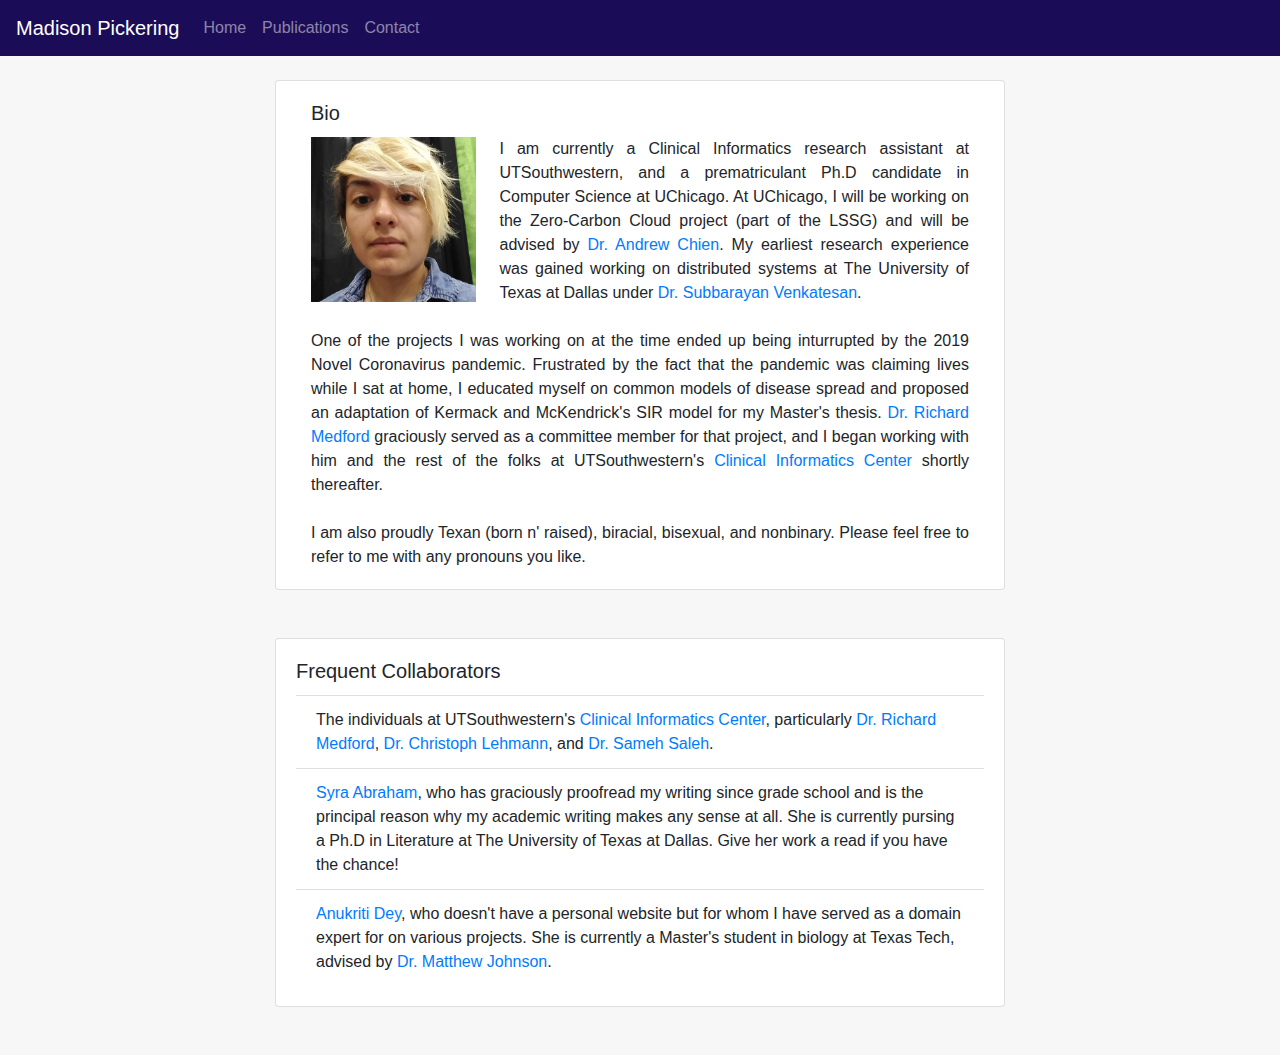
==== docs/index.html @ adb3a03d "fixing paths" ====
<!DOCTYPE html>
<html lang="en">
  <head>
    <!-- Required meta tags -->
    <meta charset="utf-8">
    <meta name="viewport" content="width=device-width, initial-scale=1, 
    shrink-to-fit=no">

    <!-- Bootstrap CSS -->
	
    <link rel="stylesheet" 
    href="https://maxcdn.bootstrapcdn.com/bootstrap/4.0.0/css/bootstrap.min.css" 
    integrity="sha384-Gn5384xqQ1aoWXA+058RXPxPg6fy4IWvTNh0E263XmFcJlSAwiGgFAW/dAiS6JXm" 
    crossorigin="anonymous">
	
	<!-- my css -->
	<link rel="stylesheet" href="style.css">

    <title>Madison Pickering</title>
  </head>
  
  <!-- Body -->
  <body>
	<!-- navbar -->
	<nav class="navbar navbar-expand-lg navbar-dark">
		<a class="navbar-brand" href="index.html">Madison Pickering</a>
		<div class="navbar-nav">
			<a class="nav-item nav-link" href="index.html">Home</a>
			<a class="nav-item nav-link" href="publications.html">Publications <span class="sr-only">(current)</span></a>
			<a class="nav-item nav-link" href="contact.html">Contact</a>
		</div>
	</nav>
	
	<div class="container pt-4">
		<div class="row">
			<div class="col-2">
			</div>
			<div class="col-8">
			
			<div class="card">
			  <div class="card-body">
				<div class="container">
					<h5 class="card-title">Bio</h5>
					 <div class="row no-gutters">
						<div class="col-3">
							<img src="headshot.jpg" alt="a pic of myself" class="img-fluid"/>
						</div>
						<div class="col">
							<p class="card-text text-justify pl-4">
								I am currently a Clinical Informatics research assistant at UTSouthwestern,
								and a prematriculant Ph.D candidate in Computer Science at UChicago. At UChicago, I will
								be working on the Zero-Carbon Cloud project (part of the LSSG) and will be advised
								by <a href="https://people.cs.uchicago.edu/~aachien/">Dr. Andrew Chien</a>.
								My earliest research experience was gained working on distributed systems
								at The University of Texas at Dallas under
								<a href="https://profiles.utdallas.edu/subbarayan.venkatesan">Dr. Subbarayan Venkatesan</a>.
							</p>
						</div>
					</div>
					<br/>
					<p class="card-text text-justify">
						One of the projects I was working on at the time ended up being inturrupted
						by the 2019 Novel Coronavirus pandemic. Frustrated by the fact that the pandemic
						was claiming lives while I sat at home, I educated myself on common models of
						disease spread and proposed an adaptation of Kermack and McKendrick's SIR model
						for my Master's thesis. <a href="https://profiles.utsouthwestern.edu/profile/184918/richard-medford.html">Dr. Richard Medford</a> graciously served as a committee
						member for that project, and I began working with him and the rest of the folks at 
						UTSouthwestern's
						<a href="https://www.utsouthwestern.edu/departments/clinical-informatics/about/">
						Clinical Informatics Center</a> shortly thereafter.
						<br/> <br/>
						I am also proudly Texan (born n' raised), biracial, bisexual, and nonbinary. Please
						feel free to refer to me with any pronouns you like.
					</p>
					</div>
				</div>
			  </div>
			  
			  <!-- frequent collaborators card -->
			  <div class="card mt-5 mb-5">
				<div class="card-body">
					<h5 class="card-title">Frequent Collaborators</h5>
					<ul class="list-group list-group-flush">
						<li class="list-group-item">
							The individuals at UTSouthwestern's 
							<a href="https://www.utsouthwestern.edu/departments/clinical-informatics/about/">Clinical Informatics Center</a>, particularly
							<a href="https://profiles.utsouthwestern.edu/profile/184918/richard-medford.html">Dr. Richard Medford</a>,
							<a href="https://profiles.utsouthwestern.edu/profile/188549/christoph-lehmann.html">Dr. Christoph Lehmann</a>, and
							<a href="https://profiles.utsouthwestern.edu/profile/176036/sameh-saleh.html">Dr. Sameh Saleh</a>.
						</li>
						<li class="list-group-item">
							<a href="#">Syra Abraham</a>, who has graciously proofread my writing since grade school
							and is the principal reason why my academic writing
							makes any sense at all. She is currently pursing a Ph.D in Literature at The University of Texas at Dallas.
							Give her work a read if you have the chance!
						</li>
						<li class="list-group-item">
							<a href="#">Anukriti Dey</a>, who doesn't have a personal website but for whom I have served as a domain
							expert for on various projects. She is currently a Master's student in biology at Texas Tech, advised by
							<a href="https://www.depts.ttu.edu/biology/people/Faculty/Johnson/">Dr. Matthew Johnson</a>.
						</li>
					</ul>
				</div>
			  </div>
			  
			</div>

			<div class="col-2">
			</div>
		</div>
	</div>
	
	
  </body>

</html>
---- docs/style.css ----
nav {
	/*background-color: rgb(70, 17, 122); */
	background-color: rgb(27, 12, 87);
}

/*
img{
	width: 80px;
	height: 80px;
}
*/

body {
	background-color: rgb(247, 247, 247);
}

/* used to bold first line of publications page */
li p:first-child{
		font-weight: bold;
}

div.col.md-8{
	background-color: red;
}
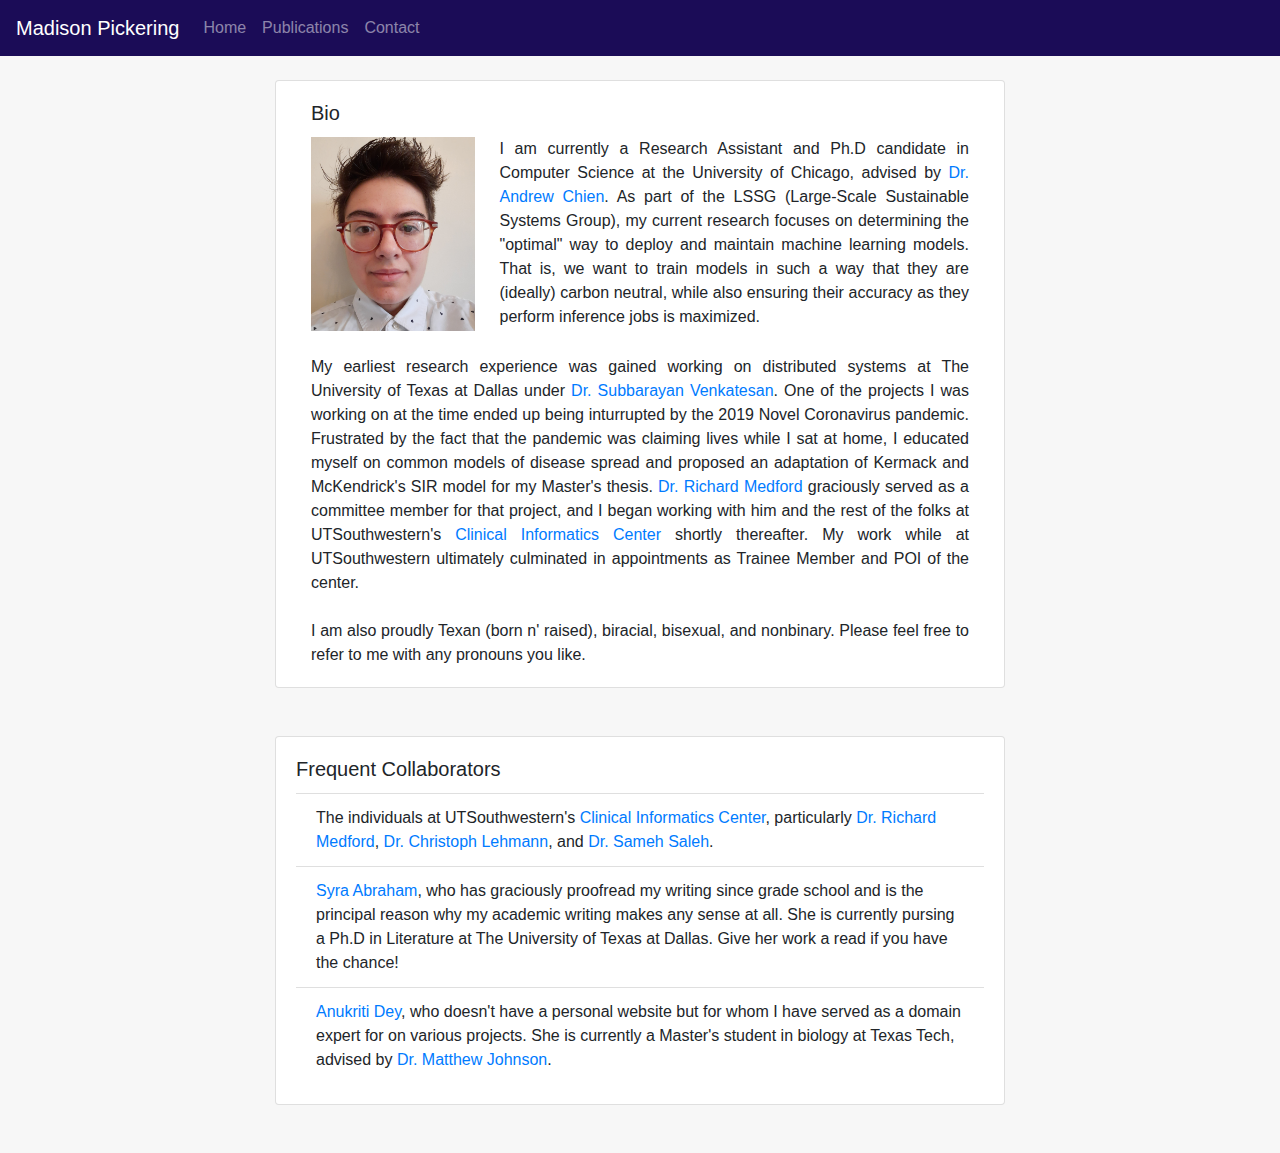
==== commit a468cf3e: "updated with manuscripts, phd project info" ====
--- a/docs/index.html
+++ b/docs/index.html
@@ -43,23 +43,25 @@
 					<h5 class="card-title">Bio</h5>
 					 <div class="row no-gutters">
 						<div class="col-3">
-							<img src="headshot.jpg" alt="a pic of myself" class="img-fluid"/>
+							<img src="headshot_cropped.jpg" alt="a pic of myself" class="img-fluid"/>
 						</div>
 						<div class="col">
 							<p class="card-text text-justify pl-4">
-								I am currently a Clinical Informatics research assistant at UTSouthwestern,
-								and a prematriculant Ph.D candidate in Computer Science at UChicago. At UChicago, I will
-								be working on the Zero-Carbon Cloud project (part of the LSSG) and will be advised
-								by <a href="https://people.cs.uchicago.edu/~aachien/">Dr. Andrew Chien</a>.
-								My earliest research experience was gained working on distributed systems
-								at The University of Texas at Dallas under
-								<a href="https://profiles.utdallas.edu/subbarayan.venkatesan">Dr. Subbarayan Venkatesan</a>.
+								I am currently a Research Assistant and Ph.D candidate in Computer Science at the University of Chicago,
+								advised by <a href="https://people.cs.uchicago.edu/~aachien/">Dr. Andrew Chien</a>.
+								As part of the LSSG (Large-Scale Sustainable Systems Group), my current research focuses
+								on determining the "optimal" way to deploy and maintain machine learning models.
+								That is, we want to train models in such a way that they are (ideally) carbon neutral,
+								while also ensuring their accuracy as they perform inference jobs is maximized.
+
 							</p>
 						</div>
 					</div>
 					<br/>
 					<p class="card-text text-justify">
-						One of the projects I was working on at the time ended up being inturrupted
+						My earliest research experience was gained working on distributed systems
+						at The University of Texas at Dallas under
+						<a href="https://profiles.utdallas.edu/subbarayan.venkatesan">Dr. Subbarayan Venkatesan</a>. One of the projects I was working on at the time ended up being inturrupted
 						by the 2019 Novel Coronavirus pandemic. Frustrated by the fact that the pandemic
 						was claiming lives while I sat at home, I educated myself on common models of
 						disease spread and proposed an adaptation of Kermack and McKendrick's SIR model
@@ -67,7 +69,8 @@
 						member for that project, and I began working with him and the rest of the folks at 
 						UTSouthwestern's
 						<a href="https://www.utsouthwestern.edu/departments/clinical-informatics/about/">
-						Clinical Informatics Center</a> shortly thereafter.
+						Clinical Informatics Center</a> shortly thereafter. My work while at UTSouthwestern ultimately culminated in appointments as 
+						Trainee Member and POI of the center.
 						<br/> <br/>
 						I am also proudly Texan (born n' raised), biracial, bisexual, and nonbinary. Please
 						feel free to refer to me with any pronouns you like.
@@ -86,7 +89,7 @@
 							<a href="https://www.utsouthwestern.edu/departments/clinical-informatics/about/">Clinical Informatics Center</a>, particularly
 							<a href="https://profiles.utsouthwestern.edu/profile/184918/richard-medford.html">Dr. Richard Medford</a>,
 							<a href="https://profiles.utsouthwestern.edu/profile/188549/christoph-lehmann.html">Dr. Christoph Lehmann</a>, and
-							<a href="https://profiles.utsouthwestern.edu/profile/176036/sameh-saleh.html">Dr. Sameh Saleh</a>.
+							<a href="https://www.linkedin.com/in/ssaleh2/">Dr. Sameh Saleh</a>.
 						</li>
 						<li class="list-group-item">
 							<a href="#">Syra Abraham</a>, who has graciously proofread my writing since grade school
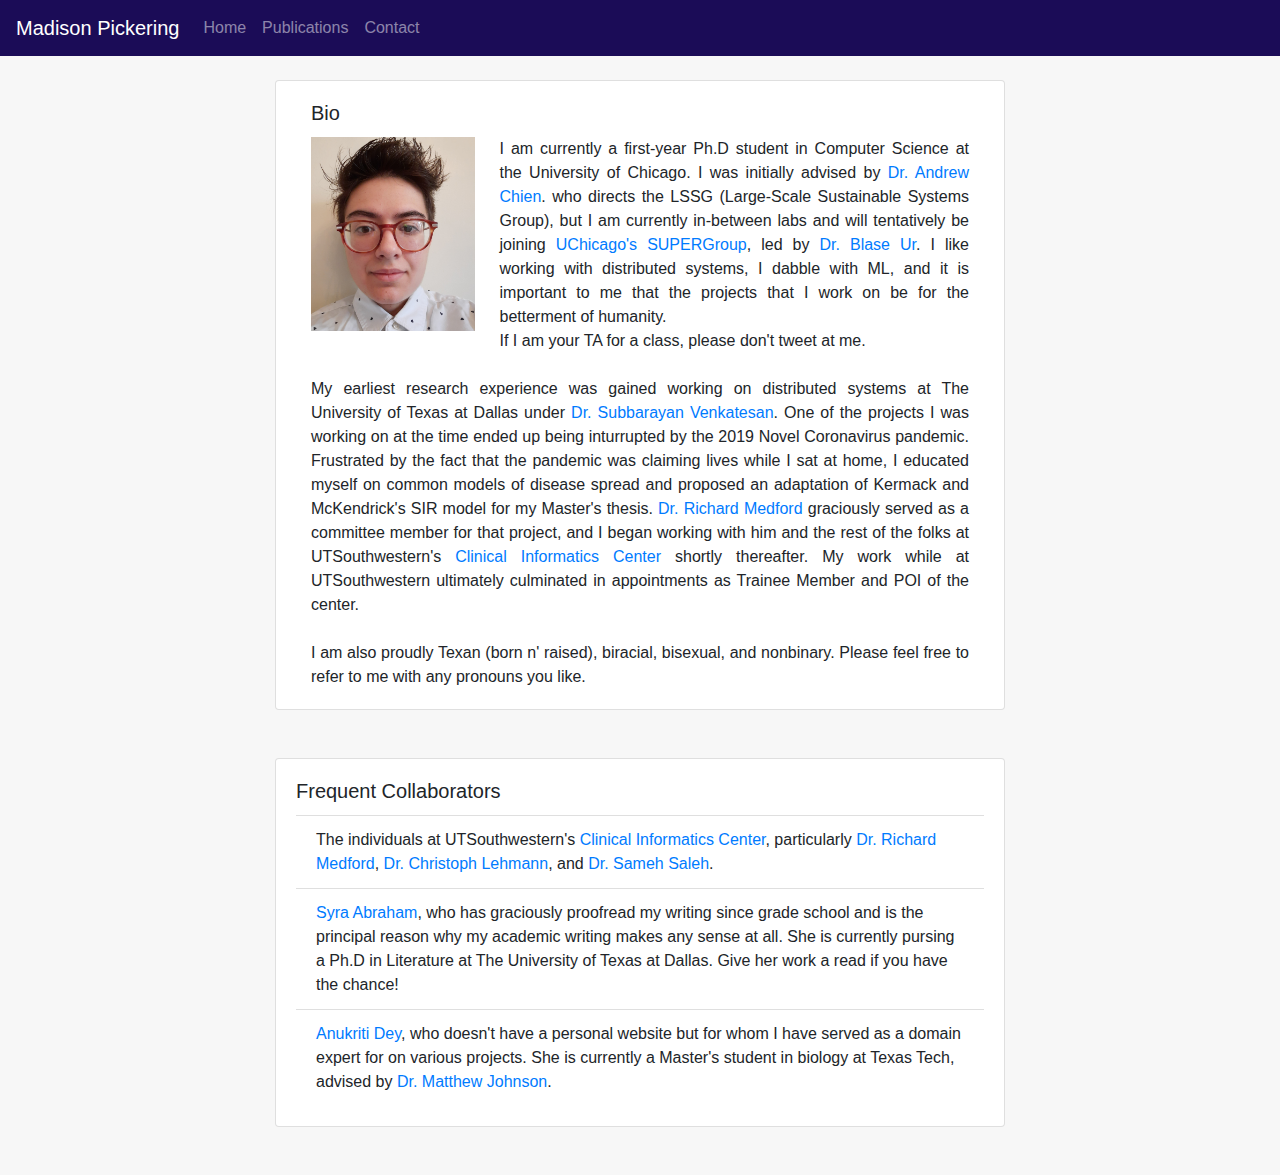
==== commit 5a5e0cab: "Updated info" ====
--- a/docs/index.html
+++ b/docs/index.html
@@ -47,13 +47,13 @@
 						</div>
 						<div class="col">
 							<p class="card-text text-justify pl-4">
-								I am currently a Research Assistant and Ph.D candidate in Computer Science at the University of Chicago,
-								advised by <a href="https://people.cs.uchicago.edu/~aachien/">Dr. Andrew Chien</a>.
-								As part of the LSSG (Large-Scale Sustainable Systems Group), my current research focuses
-								on determining the "optimal" way to deploy and maintain machine learning models.
-								That is, we want to train models in such a way that they are (ideally) carbon neutral,
-								while also ensuring their accuracy as they perform inference jobs is maximized.
-
+								I am currently a first-year Ph.D student in Computer Science at the University of Chicago.
+								I was initially advised by <a href="https://people.cs.uchicago.edu/~aachien/">Dr. Andrew Chien</a>.
+								who directs the LSSG (Large-Scale Sustainable Systems Group), but I am currently in-between labs
+								and will tentatively be joining <a href="https://super.cs.uchicago.edu/">UChicago's SUPERGroup</a>,
+								led by <a href="https://www.blaseur.com/">Dr. Blase Ur</a>. I like working with distributed systems,
+								I dabble with ML, and it is important to me that the projects that I work on be for the betterment of humanity.<br/>
+								If I am your TA for a class, please don't tweet at me.
 							</p>
 						</div>
 					</div>
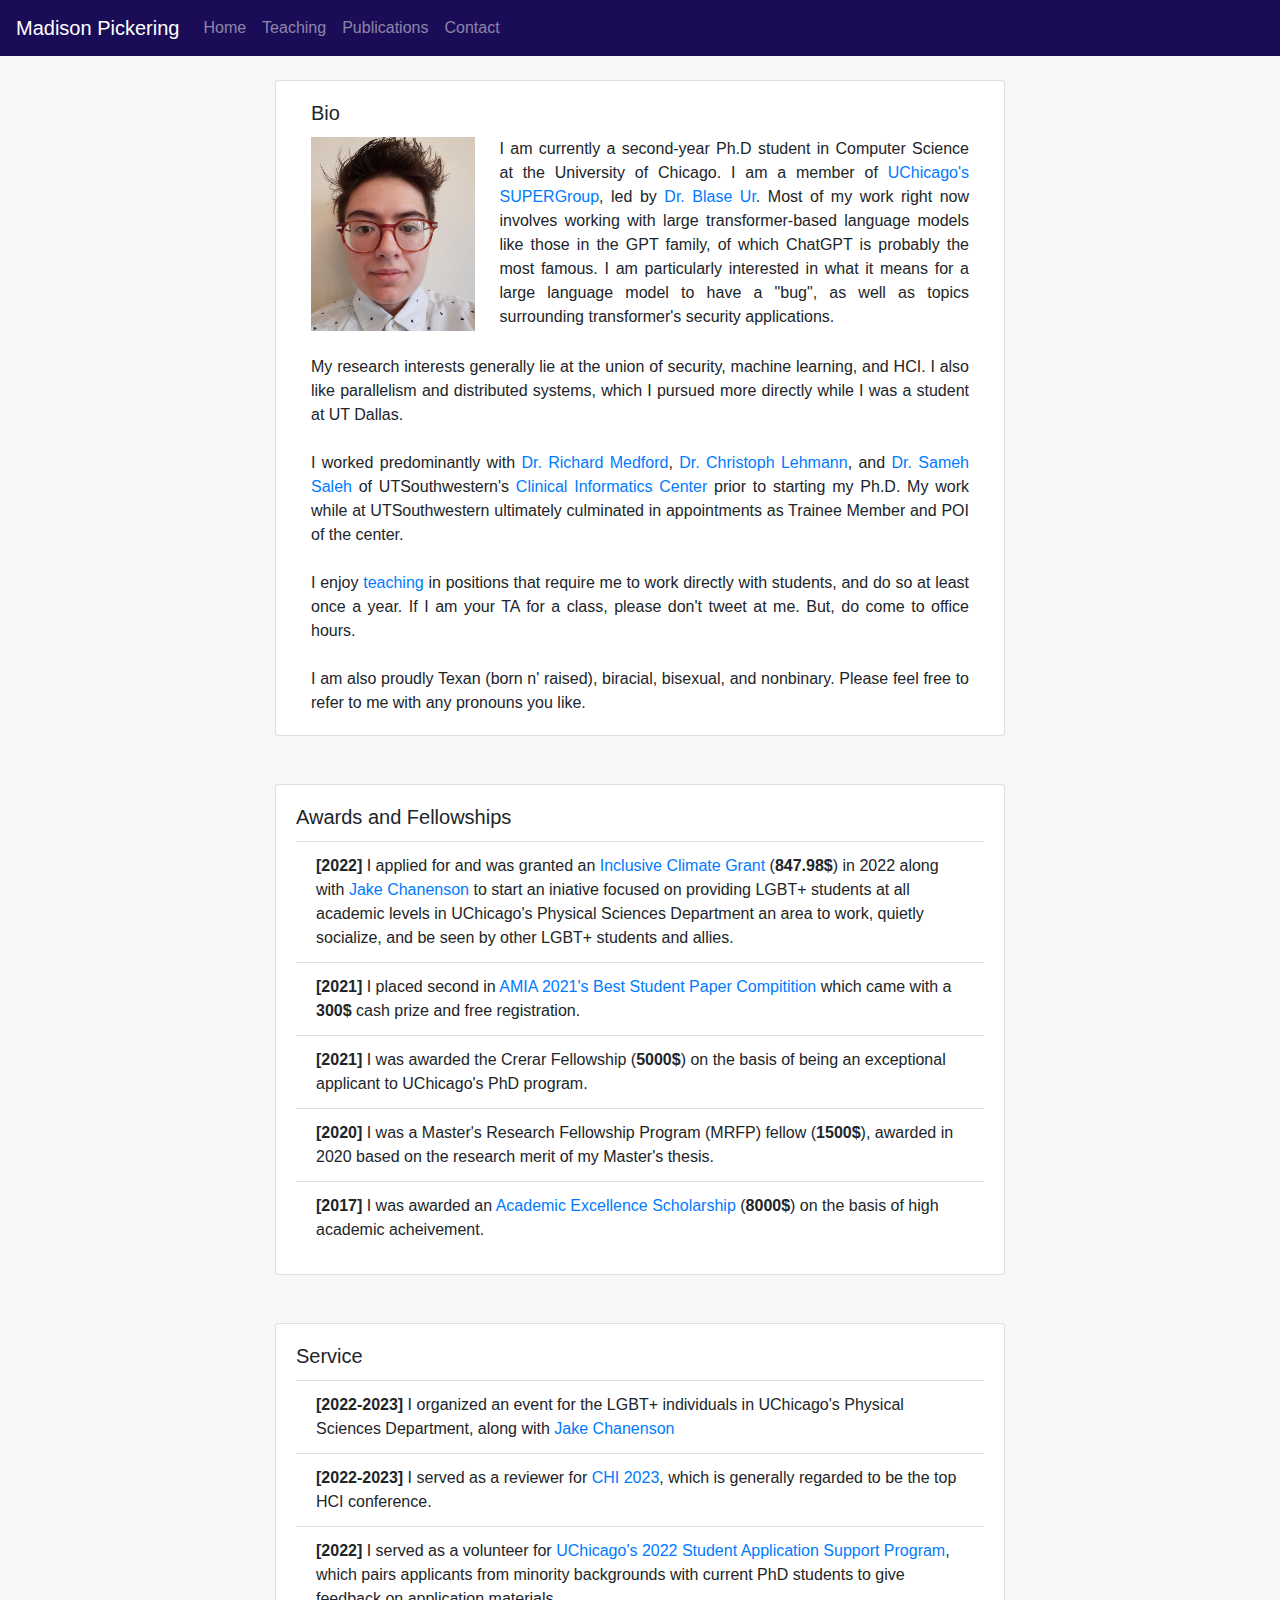
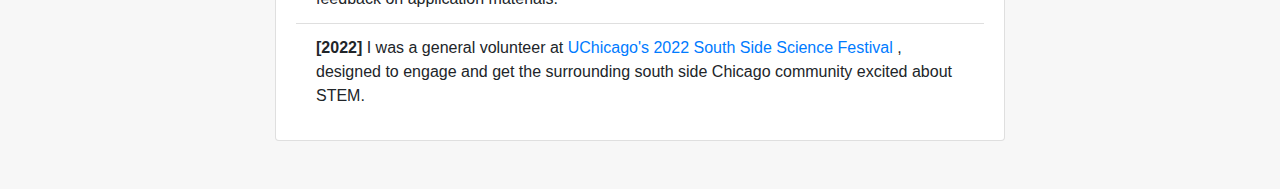
==== commit b0073415: "updated with current info" ====
--- a/docs/index.html
+++ b/docs/index.html
@@ -26,6 +26,7 @@
 		<a class="navbar-brand" href="index.html">Madison Pickering</a>
 		<div class="navbar-nav">
 			<a class="nav-item nav-link" href="index.html">Home</a>
+			<a class="nav-item nav-link" href="teaching.html">Teaching</a>
 			<a class="nav-item nav-link" href="publications.html">Publications <span class="sr-only">(current)</span></a>
 			<a class="nav-item nav-link" href="contact.html">Contact</a>
 		</div>
@@ -47,30 +48,31 @@
 						</div>
 						<div class="col">
 							<p class="card-text text-justify pl-4">
-								I am currently a first-year Ph.D student in Computer Science at the University of Chicago.
-								I was initially advised by <a href="https://people.cs.uchicago.edu/~aachien/">Dr. Andrew Chien</a>.
-								who directs the LSSG (Large-Scale Sustainable Systems Group), but I am currently in-between labs
-								and will tentatively be joining <a href="https://super.cs.uchicago.edu/">UChicago's SUPERGroup</a>,
-								led by <a href="https://www.blaseur.com/">Dr. Blase Ur</a>. I like working with distributed systems,
-								I dabble with ML, and it is important to me that the projects that I work on be for the betterment of humanity.<br/>
-								If I am your TA for a class, please don't tweet at me.
+								I am currently a second-year Ph.D student in Computer Science at the University of Chicago.
+								I am a member of <a href="https://super.cs.uchicago.edu/">UChicago's SUPERGroup</a>,
+								led by <a href="https://www.blaseur.com/">Dr. Blase Ur</a>. 
+								Most of my work right now involves working with large transformer-based language models like those in the GPT family,
+								of which ChatGPT is probably the most famous. I am particularly interested in what it means for a large language model to have a "bug", 
+								as well as topics surrounding transformer's security applications. 
+								
 							</p>
 						</div>
 					</div>
 					<br/>
 					<p class="card-text text-justify">
-						My earliest research experience was gained working on distributed systems
-						at The University of Texas at Dallas under
-						<a href="https://profiles.utdallas.edu/subbarayan.venkatesan">Dr. Subbarayan Venkatesan</a>. One of the projects I was working on at the time ended up being inturrupted
-						by the 2019 Novel Coronavirus pandemic. Frustrated by the fact that the pandemic
-						was claiming lives while I sat at home, I educated myself on common models of
-						disease spread and proposed an adaptation of Kermack and McKendrick's SIR model
-						for my Master's thesis. <a href="https://profiles.utsouthwestern.edu/profile/184918/richard-medford.html">Dr. Richard Medford</a> graciously served as a committee
-						member for that project, and I began working with him and the rest of the folks at 
-						UTSouthwestern's
-						<a href="https://www.utsouthwestern.edu/departments/clinical-informatics/about/">
-						Clinical Informatics Center</a> shortly thereafter. My work while at UTSouthwestern ultimately culminated in appointments as 
+						
+						My research interests generally lie at the union of security, machine learning, and HCI. I also like parallelism and 
+						distributed systems, which I pursued more directly while I was a student at UT Dallas. <br> <br>
+						I worked predominantly with
+						<a href="https://profiles.utsouthwestern.edu/profile/184918/richard-medford.html">Dr. Richard Medford</a>,
+						<a href="https://profiles.utsouthwestern.edu/profile/188549/christoph-lehmann.html">Dr. Christoph Lehmann</a>, and
+						<a href="https://www.linkedin.com/in/ssaleh2/">Dr. Sameh Saleh</a>
+						of UTSouthwestern's <a href="https://www.utsouthwestern.edu/departments/clinical-informatics/about/">
+						Clinical Informatics Center</a> prior to starting my Ph.D. My work while at UTSouthwestern ultimately culminated in appointments as 
 						Trainee Member and POI of the center.
+						<br/> <br/>
+						I enjoy <a href="teaching.html">teaching</a> in positions that require me to work directly with students, and do so at least once a year.
+						If I am your TA for a class, please don't tweet at me. But, do come to office hours.
 						<br/> <br/>
 						I am also proudly Texan (born n' raised), biracial, bisexual, and nonbinary. Please
 						feel free to refer to me with any pronouns you like.
@@ -79,32 +81,61 @@
 				</div>
 			  </div>
 			  
-			  <!-- frequent collaborators card -->
+			  <!-- Awards card -->
 			  <div class="card mt-5 mb-5">
 				<div class="card-body">
-					<h5 class="card-title">Frequent Collaborators</h5>
+					<h5 class="card-title">Awards and Fellowships</h5>
 					<ul class="list-group list-group-flush">
 						<li class="list-group-item">
-							The individuals at UTSouthwestern's 
-							<a href="https://www.utsouthwestern.edu/departments/clinical-informatics/about/">Clinical Informatics Center</a>, particularly
-							<a href="https://profiles.utsouthwestern.edu/profile/184918/richard-medford.html">Dr. Richard Medford</a>,
-							<a href="https://profiles.utsouthwestern.edu/profile/188549/christoph-lehmann.html">Dr. Christoph Lehmann</a>, and
-							<a href="https://www.linkedin.com/in/ssaleh2/">Dr. Sameh Saleh</a>.
+							<b>[2022]</b> I applied for and was granted an <a href=https://physicalsciences.uchicago.edu/about/diversity-inclusion/inclusion-initiatives/inclusive-climate-grants/>
+							Inclusive Climate Grant</a> (<b>847.98$</b>) in 2022 along with <a href=https://jakec007.github.io/> Jake Chanenson </a> to start an iniative focused on providing LGBT+ students at all academic levels in UChicago's Physical Sciences Department
+							an area to work, quietly socialize, and be seen by other LGBT+ students and allies.
 						</li>
 						<li class="list-group-item">
-							<a href="#">Syra Abraham</a>, who has graciously proofread my writing since grade school
-							and is the principal reason why my academic writing
-							makes any sense at all. She is currently pursing a Ph.D in Literature at The University of Texas at Dallas.
-							Give her work a read if you have the chance!
+							<b>[2021]</b> I placed second in <a href=https://amia.org/about-amia/amia-awards/research-awards/amia-student-paper-award-winners#symposium>AMIA 2021's Best Student Paper Compitition</a> which came with a <b>300$</b> cash prize and free registration.
 						</li>
 						<li class="list-group-item">
-							<a href="#">Anukriti Dey</a>, who doesn't have a personal website but for whom I have served as a domain
-							expert for on various projects. She is currently a Master's student in biology at Texas Tech, advised by
-							<a href="https://www.depts.ttu.edu/biology/people/Faculty/Johnson/">Dr. Matthew Johnson</a>.
+							<b>[2021]</b> I was awarded the Crerar Fellowship (<b>5000$</b>) on the basis of being an exceptional applicant to UChicago's PhD program.
 						</li>
+						<li class="list-group-item">
+							<b>[2020]</b> I was a Master's Research Fellowship Program (MRFP) fellow (<b>1500$</b>), awarded in 2020 based on the research merit of my Master's thesis.
+						</li>
+						<li class="list-group-item">
+							<b>[2017]</b> I was awarded an <a href=https://enroll.utdallas.edu/affordability/freshman-scholarships/academic-excellence-scholarship/>Academic Excellence Scholarship</a>
+							(<b>8000$</b>) on the basis of high academic acheivement.
+						</li>
+						
 					</ul>
 				</div>
 			  </div>
+			  
+				
+			 
+			  
+			  <!-- Outreach and Service -->
+			  <div class="card mt-5 mb-5">
+				<div class="card-body">
+					<h5 class="card-title">Service</h5>
+					<ul class="list-group list-group-flush">
+						<li class="list-group-item">
+							<b>[2022-2023]</b> I organized an event for the LGBT+ individuals in UChicago's Physical Sciences Department, along with <a href=https://jakec007.github.io/> Jake Chanenson </a>
+						</li>
+						<li class="list-group-item">
+							<b>[2022-2023]</b> I served as a reviewer for <a href=https://chi2023.acm.org/> CHI 2023</a>, which is generally regarded to be the top HCI conference.
+						</li>
+						<li class="list-group-item">
+							<b>[2022]</b> I served as a volunteer for <a href=https://cs.uchicago.edu/news/application-support-program-launched-to-help-prospective-uchicago-cs-students/>UChicago's 2022 Student Application Support Program</a>, which pairs applicants from minority backgrounds with current PhD students to give feedback on application materials.</a>
+						</li>
+						<li class="list-group-item">
+							<b>[2022]</b> I was a general volunteer at <a href="https://voices.uchicago.edu/s3f/"> UChicago's 2022 South Side Science Festival </a>, designed to engage and get the surrounding
+							south side Chicago community excited about STEM.
+						</li>
+
+					</ul>
+				</div>
+			  </div>
+			  
+			  
 			  
 			</div>
 
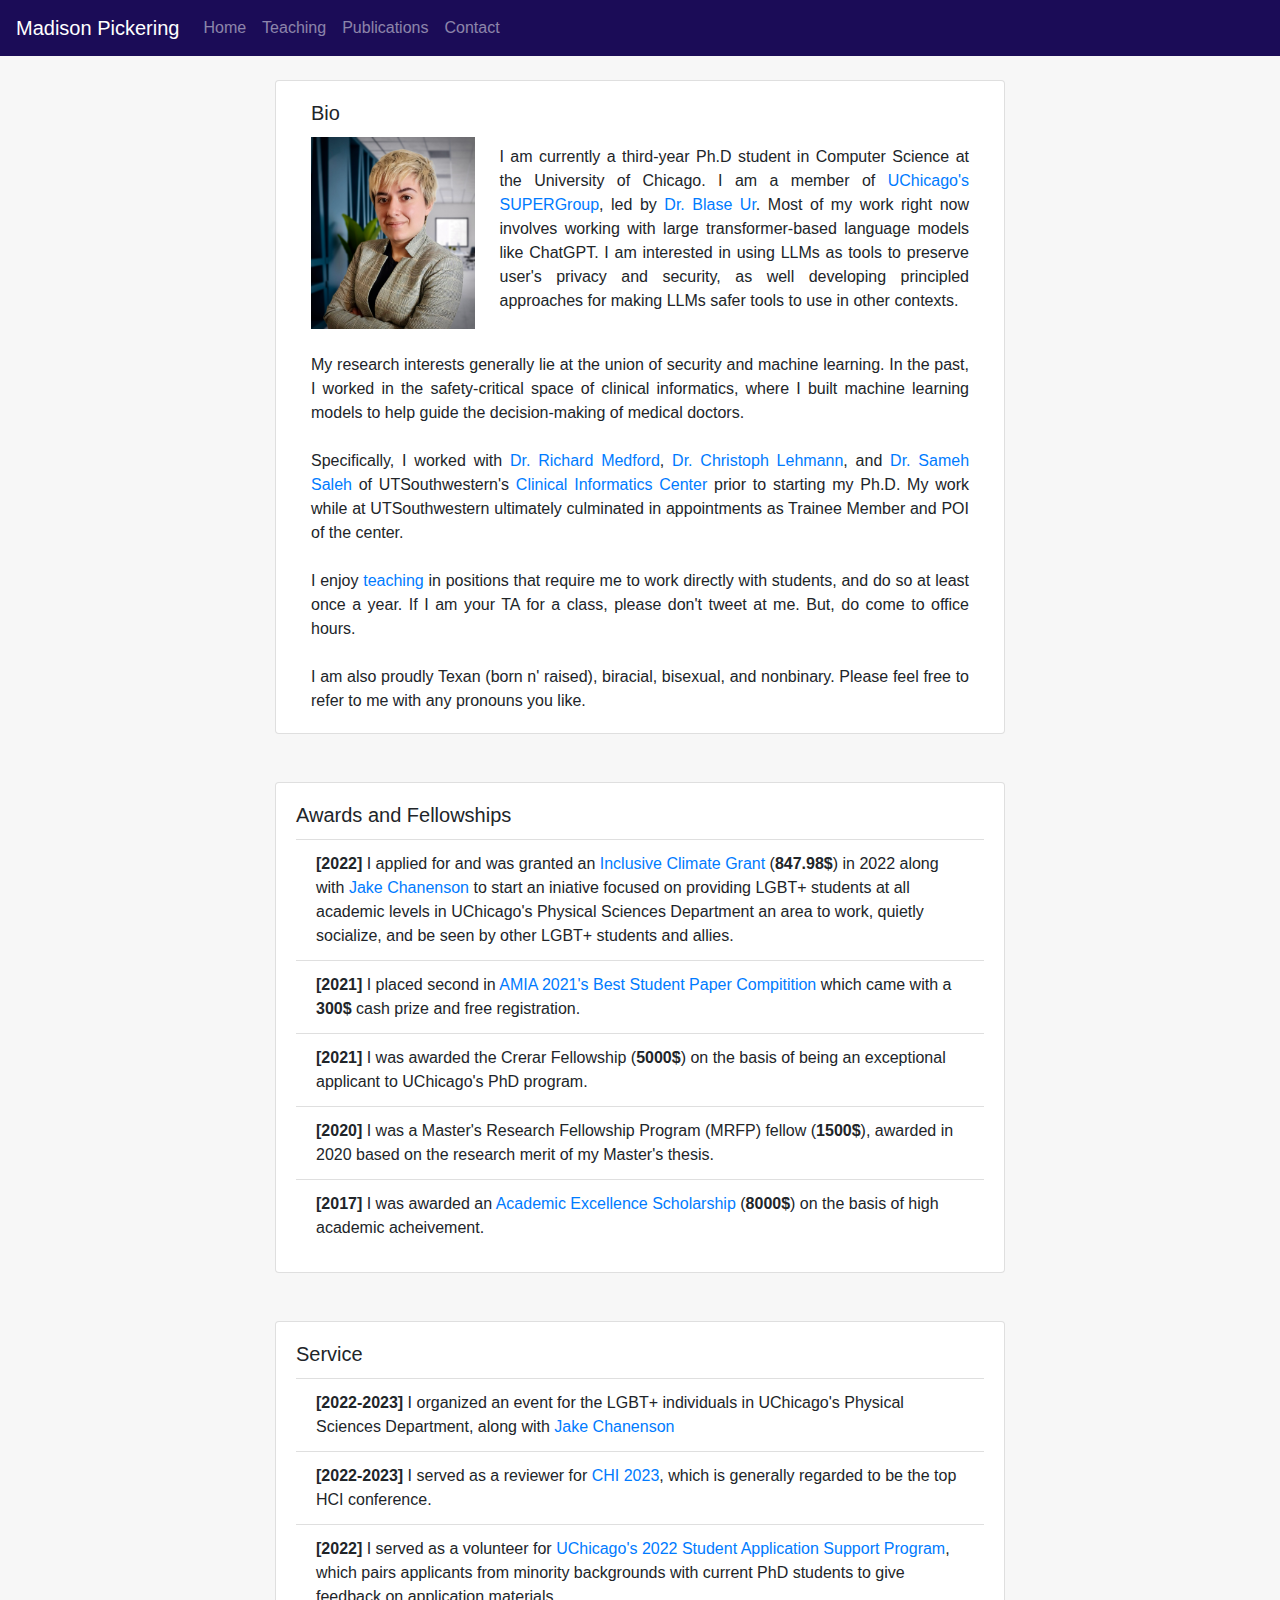
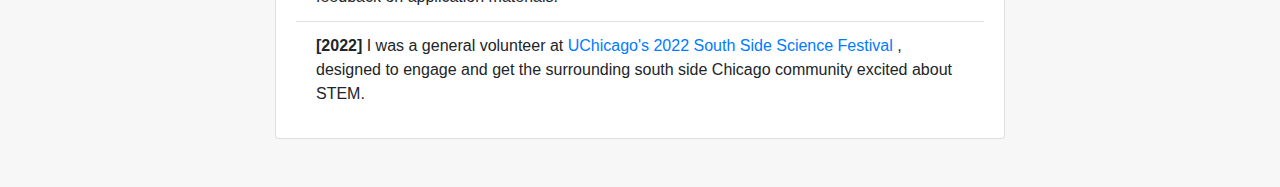
==== commit c97b1be6: "update photo, bio" ====
--- a/docs/index.html
+++ b/docs/index.html
@@ -44,16 +44,15 @@
 					<h5 class="card-title">Bio</h5>
 					 <div class="row no-gutters">
 						<div class="col-3">
-							<img src="headshot_cropped.jpg" alt="a pic of myself" class="img-fluid"/>
+							<img src="headshot.jpeg" alt="a pic of myself" class="img-fluid"/>
 						</div>
 						<div class="col">
-							<p class="card-text text-justify pl-4">
-								I am currently a second-year Ph.D student in Computer Science at the University of Chicago.
+							<p class="card-text text-justify pl-4 pt-2">
+								I am currently a third-year Ph.D student in Computer Science at the University of Chicago.
 								I am a member of <a href="https://super.cs.uchicago.edu/">UChicago's SUPERGroup</a>,
 								led by <a href="https://www.blaseur.com/">Dr. Blase Ur</a>. 
-								Most of my work right now involves working with large transformer-based language models like those in the GPT family,
-								of which ChatGPT is probably the most famous. I am particularly interested in what it means for a large language model to have a "bug", 
-								as well as topics surrounding transformer's security applications. 
+								Most of my work right now involves working with large transformer-based language models like ChatGPT. I am interested in using LLMs as tools to preserve user's privacy and security,
+								as well developing principled approaches for making LLMs safer tools to use in other contexts.
 								
 							</p>
 						</div>
@@ -61,9 +60,9 @@
 					<br/>
 					<p class="card-text text-justify">
 						
-						My research interests generally lie at the union of security, machine learning, and HCI. I also like parallelism and 
-						distributed systems, which I pursued more directly while I was a student at UT Dallas. <br> <br>
-						I worked predominantly with
+						My research interests generally lie at the union of security and machine learning. In the past, I worked 
+						in the safety-critical space of clinical informatics, where I built machine learning models to help guide the decision-making of medical doctors.						<br> <br>
+						Specifically, I worked with 
 						<a href="https://profiles.utsouthwestern.edu/profile/184918/richard-medford.html">Dr. Richard Medford</a>,
 						<a href="https://profiles.utsouthwestern.edu/profile/188549/christoph-lehmann.html">Dr. Christoph Lehmann</a>, and
 						<a href="https://www.linkedin.com/in/ssaleh2/">Dr. Sameh Saleh</a>
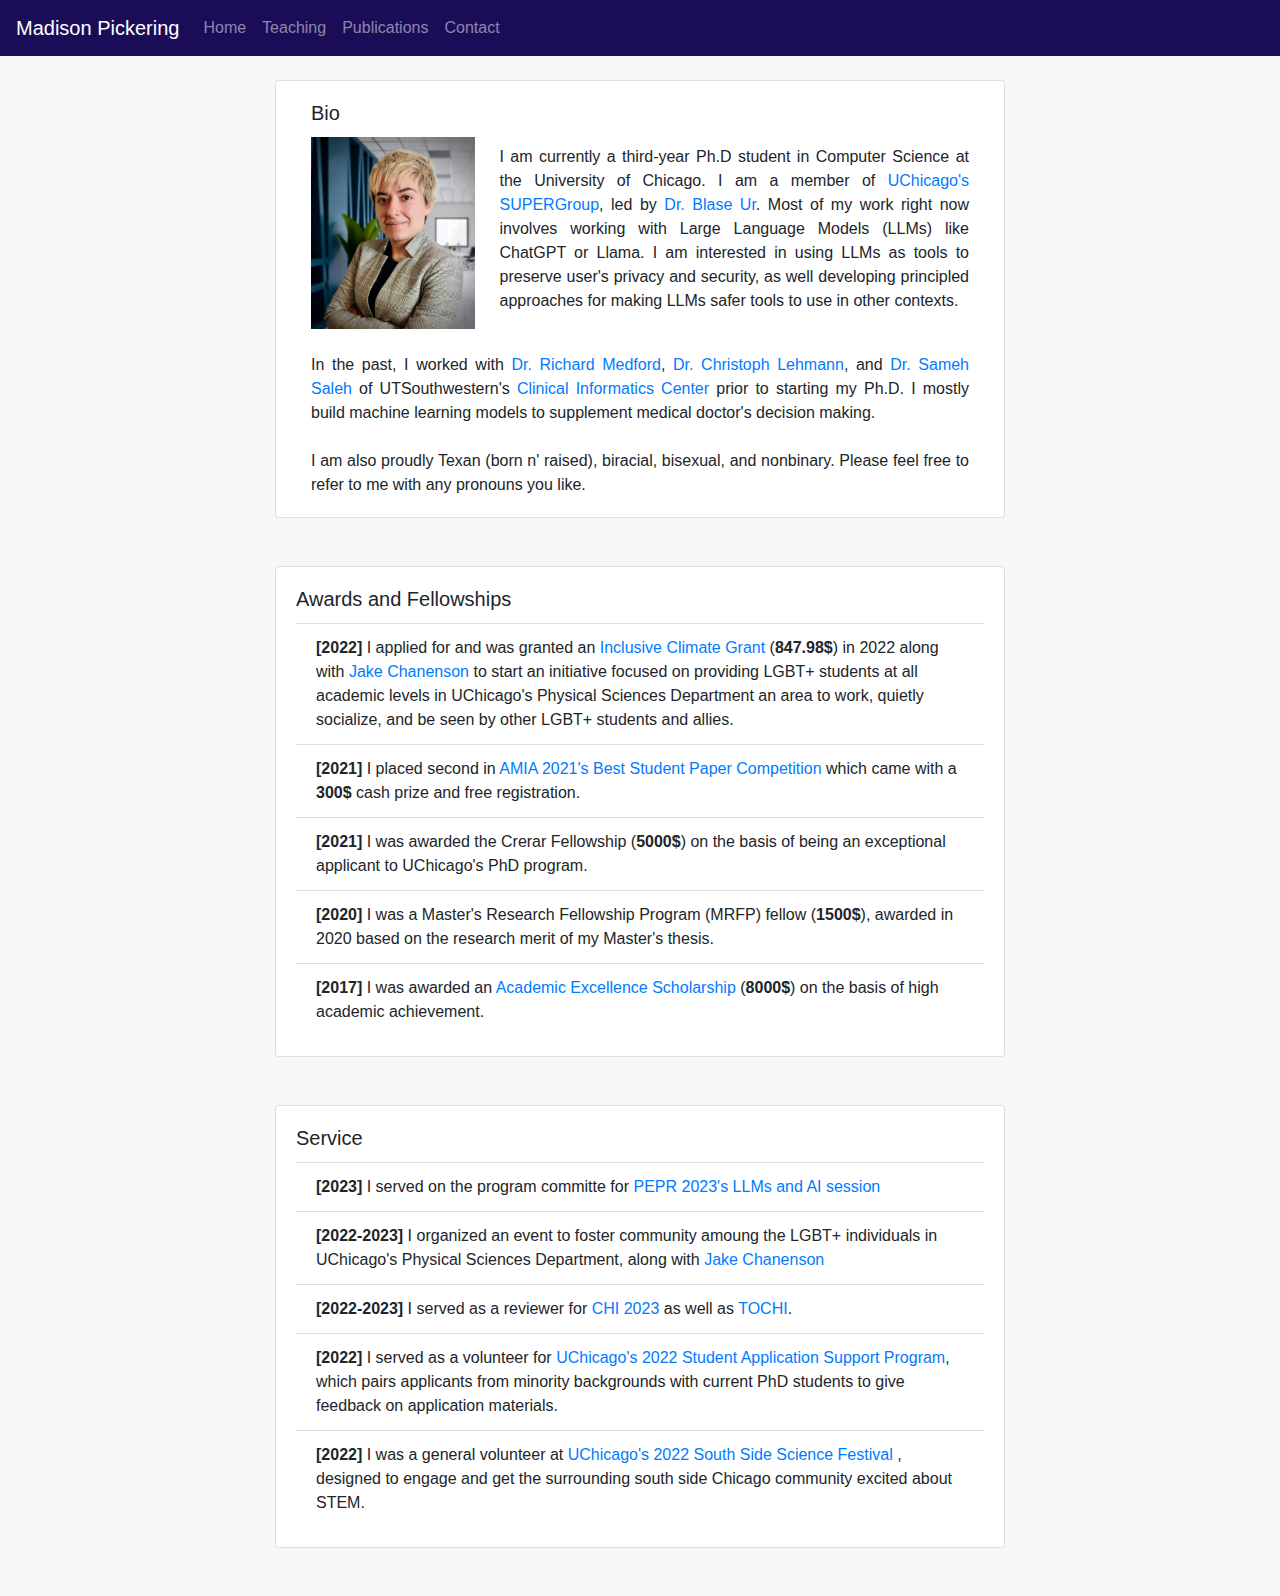
==== commit 01ac0fcd: "shortening bio" ====
--- a/docs/index.html
+++ b/docs/index.html
@@ -51,7 +51,7 @@
 								I am currently a third-year Ph.D student in Computer Science at the University of Chicago.
 								I am a member of <a href="https://super.cs.uchicago.edu/">UChicago's SUPERGroup</a>,
 								led by <a href="https://www.blaseur.com/">Dr. Blase Ur</a>. 
-								Most of my work right now involves working with large transformer-based language models like ChatGPT. I am interested in using LLMs as tools to preserve user's privacy and security,
+								Most of my work right now involves working with Large Language Models (LLMs) like ChatGPT or Llama. I am interested in using LLMs as tools to preserve user's privacy and security,
 								as well developing principled approaches for making LLMs safer tools to use in other contexts.
 								
 							</p>
@@ -60,18 +60,12 @@
 					<br/>
 					<p class="card-text text-justify">
 						
-						My research interests generally lie at the union of security and machine learning. In the past, I worked 
-						in the safety-critical space of clinical informatics, where I built machine learning models to help guide the decision-making of medical doctors.						<br> <br>
-						Specifically, I worked with 
+						In the past, I worked with 
 						<a href="https://profiles.utsouthwestern.edu/profile/184918/richard-medford.html">Dr. Richard Medford</a>,
 						<a href="https://profiles.utsouthwestern.edu/profile/188549/christoph-lehmann.html">Dr. Christoph Lehmann</a>, and
 						<a href="https://www.linkedin.com/in/ssaleh2/">Dr. Sameh Saleh</a>
 						of UTSouthwestern's <a href="https://www.utsouthwestern.edu/departments/clinical-informatics/about/">
-						Clinical Informatics Center</a> prior to starting my Ph.D. My work while at UTSouthwestern ultimately culminated in appointments as 
-						Trainee Member and POI of the center.
-						<br/> <br/>
-						I enjoy <a href="teaching.html">teaching</a> in positions that require me to work directly with students, and do so at least once a year.
-						If I am your TA for a class, please don't tweet at me. But, do come to office hours.
+						Clinical Informatics Center</a> prior to starting my Ph.D. I mostly build machine learning models to supplement medical doctor's decision making.
 						<br/> <br/>
 						I am also proudly Texan (born n' raised), biracial, bisexual, and nonbinary. Please
 						feel free to refer to me with any pronouns you like.
@@ -87,11 +81,11 @@
 					<ul class="list-group list-group-flush">
 						<li class="list-group-item">
 							<b>[2022]</b> I applied for and was granted an <a href=https://physicalsciences.uchicago.edu/about/diversity-inclusion/inclusion-initiatives/inclusive-climate-grants/>
-							Inclusive Climate Grant</a> (<b>847.98$</b>) in 2022 along with <a href=https://jakec007.github.io/> Jake Chanenson </a> to start an iniative focused on providing LGBT+ students at all academic levels in UChicago's Physical Sciences Department
+							Inclusive Climate Grant</a> (<b>847.98$</b>) in 2022 along with <a href=https://jakec007.github.io/> Jake Chanenson </a> to start an initiative focused on providing LGBT+ students at all academic levels in UChicago's Physical Sciences Department
 							an area to work, quietly socialize, and be seen by other LGBT+ students and allies.
 						</li>
 						<li class="list-group-item">
-							<b>[2021]</b> I placed second in <a href=https://amia.org/about-amia/amia-awards/research-awards/amia-student-paper-award-winners#symposium>AMIA 2021's Best Student Paper Compitition</a> which came with a <b>300$</b> cash prize and free registration.
+							<b>[2021]</b> I placed second in <a href=https://amia.org/about-amia/amia-awards/research-awards/amia-student-paper-award-winners#symposium>AMIA 2021's Best Student Paper Competition</a> which came with a <b>300$</b> cash prize and free registration.
 						</li>
 						<li class="list-group-item">
 							<b>[2021]</b> I was awarded the Crerar Fellowship (<b>5000$</b>) on the basis of being an exceptional applicant to UChicago's PhD program.
@@ -101,7 +95,7 @@
 						</li>
 						<li class="list-group-item">
 							<b>[2017]</b> I was awarded an <a href=https://enroll.utdallas.edu/affordability/freshman-scholarships/academic-excellence-scholarship/>Academic Excellence Scholarship</a>
-							(<b>8000$</b>) on the basis of high academic acheivement.
+							(<b>8000$</b>) on the basis of high academic achievement.
 						</li>
 						
 					</ul>
@@ -117,10 +111,13 @@
 					<h5 class="card-title">Service</h5>
 					<ul class="list-group list-group-flush">
 						<li class="list-group-item">
-							<b>[2022-2023]</b> I organized an event for the LGBT+ individuals in UChicago's Physical Sciences Department, along with <a href=https://jakec007.github.io/> Jake Chanenson </a>
+							<b>[2023]</b> I served on the program committe for <a href=https://www.usenix.org/conference/pepr23/program>PEPR 2023's LLMs and AI session</a>
 						</li>
 						<li class="list-group-item">
-							<b>[2022-2023]</b> I served as a reviewer for <a href=https://chi2023.acm.org/> CHI 2023</a>, which is generally regarded to be the top HCI conference.
+							<b>[2022-2023]</b> I organized an event to foster community amoung the LGBT+ individuals in UChicago's Physical Sciences Department, along with <a href=https://jakec007.github.io/> Jake Chanenson </a>
+						</li>
+						<li class="list-group-item">
+							<b>[2022-2023]</b> I served as a reviewer for <a href=https://chi2023.acm.org/> CHI 2023</a> as well as <a href=https://dl.acm.org/journal/tochi>TOCHI</a>.
 						</li>
 						<li class="list-group-item">
 							<b>[2022]</b> I served as a volunteer for <a href=https://cs.uchicago.edu/news/application-support-program-launched-to-help-prospective-uchicago-cs-students/>UChicago's 2022 Student Application Support Program</a>, which pairs applicants from minority backgrounds with current PhD students to give feedback on application materials.</a>
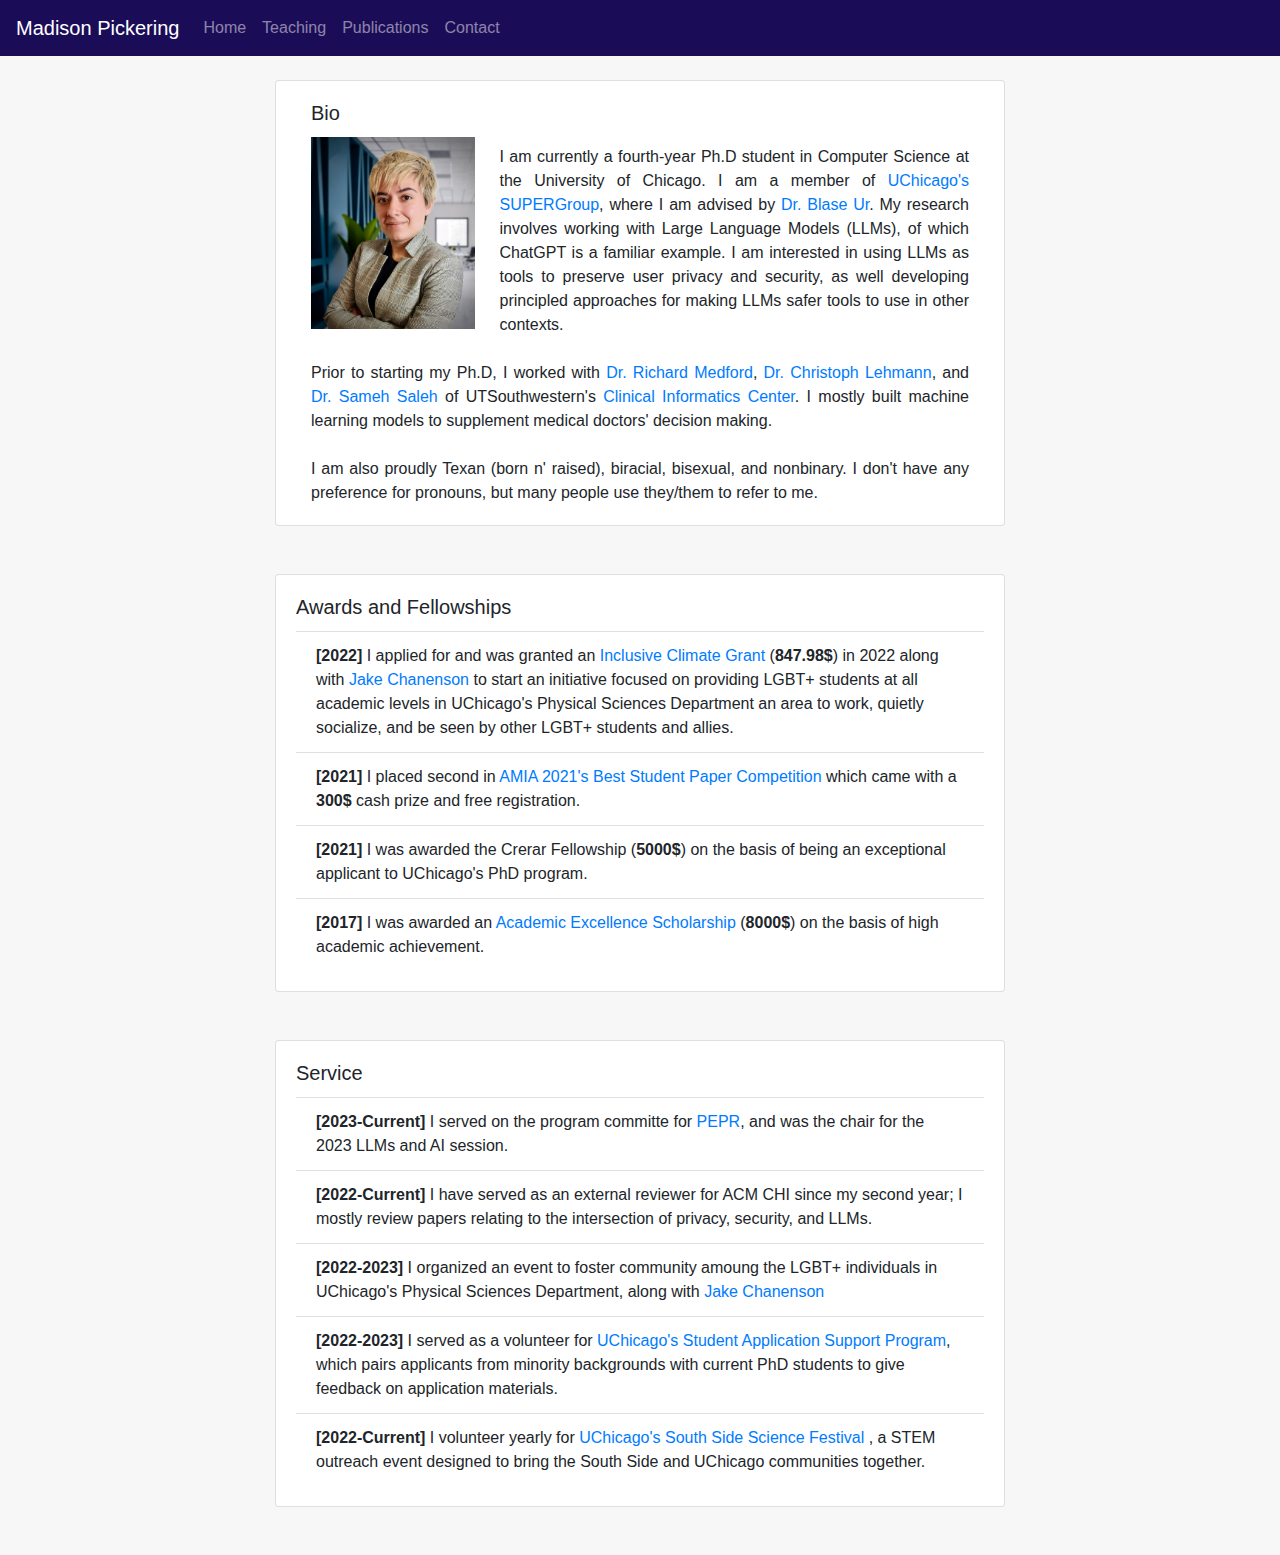
==== commit 9197a0d6: "updated for 2024" ====
--- a/docs/index.html
+++ b/docs/index.html
@@ -27,7 +27,7 @@
 		<div class="navbar-nav">
 			<a class="nav-item nav-link" href="index.html">Home</a>
 			<a class="nav-item nav-link" href="teaching.html">Teaching</a>
-			<a class="nav-item nav-link" href="publications.html">Publications <span class="sr-only">(current)</span></a>
+			<a class="nav-item nav-link" href="https://scholar.google.com/citations?user=Dt6xWg8AAAAJ&hl=en">Publications <span class="sr-only">(current)</span></a>
 			<a class="nav-item nav-link" href="contact.html">Contact</a>
 		</div>
 	</nav>
@@ -48,27 +48,25 @@
 						</div>
 						<div class="col">
 							<p class="card-text text-justify pl-4 pt-2">
-								I am currently a third-year Ph.D student in Computer Science at the University of Chicago.
+								I am currently a fourth-year Ph.D student in Computer Science at the University of Chicago.
 								I am a member of <a href="https://super.cs.uchicago.edu/">UChicago's SUPERGroup</a>,
-								led by <a href="https://www.blaseur.com/">Dr. Blase Ur</a>. 
-								Most of my work right now involves working with Large Language Models (LLMs) like ChatGPT or Llama. I am interested in using LLMs as tools to preserve user's privacy and security,
+								where I am advised by <a href="https://www.blaseur.com/">Dr. Blase Ur</a>. 
+								My research involves working with Large Language Models (LLMs), of which ChatGPT is a familiar example. I am interested in using LLMs as tools to preserve user privacy and security,
 								as well developing principled approaches for making LLMs safer tools to use in other contexts.
-								
 							</p>
 						</div>
 					</div>
 					<br/>
 					<p class="card-text text-justify">
 						
-						In the past, I worked with 
+						Prior to starting my Ph.D, I worked with 
 						<a href="https://profiles.utsouthwestern.edu/profile/184918/richard-medford.html">Dr. Richard Medford</a>,
 						<a href="https://profiles.utsouthwestern.edu/profile/188549/christoph-lehmann.html">Dr. Christoph Lehmann</a>, and
 						<a href="https://www.linkedin.com/in/ssaleh2/">Dr. Sameh Saleh</a>
 						of UTSouthwestern's <a href="https://www.utsouthwestern.edu/departments/clinical-informatics/about/">
-						Clinical Informatics Center</a> prior to starting my Ph.D. I mostly build machine learning models to supplement medical doctor's decision making.
+						Clinical Informatics Center</a>. I mostly built machine learning models to supplement medical doctors' decision making.
 						<br/> <br/>
-						I am also proudly Texan (born n' raised), biracial, bisexual, and nonbinary. Please
-						feel free to refer to me with any pronouns you like.
+						I am also proudly Texan (born n' raised), biracial, bisexual, and nonbinary. I don't have any preference for pronouns, but many people use they/them to refer to me.
 					</p>
 					</div>
 				</div>
@@ -90,9 +88,9 @@
 						<li class="list-group-item">
 							<b>[2021]</b> I was awarded the Crerar Fellowship (<b>5000$</b>) on the basis of being an exceptional applicant to UChicago's PhD program.
 						</li>
-						<li class="list-group-item">
+						<!--<li class="list-group-item">
 							<b>[2020]</b> I was a Master's Research Fellowship Program (MRFP) fellow (<b>1500$</b>), awarded in 2020 based on the research merit of my Master's thesis.
-						</li>
+						</li> -->
 						<li class="list-group-item">
 							<b>[2017]</b> I was awarded an <a href=https://enroll.utdallas.edu/affordability/freshman-scholarships/academic-excellence-scholarship/>Academic Excellence Scholarship</a>
 							(<b>8000$</b>) on the basis of high academic achievement.
@@ -111,20 +109,19 @@
 					<h5 class="card-title">Service</h5>
 					<ul class="list-group list-group-flush">
 						<li class="list-group-item">
-							<b>[2023]</b> I served on the program committe for <a href=https://www.usenix.org/conference/pepr23/program>PEPR 2023's LLMs and AI session</a>
+							<b>[2023-Current]</b> I served on the program committe for <a href=https://www.usenix.org/conference/pepr23/program>PEPR</a>, and was the chair for the 2023 LLMs and AI session.
+						</li>
+						<li class="list-group-item">
+							<b>[2022-Current]</b> I have served as an external reviewer for ACM CHI since my second year; I mostly review papers relating to the intersection of privacy, security, and LLMs.
 						</li>
 						<li class="list-group-item">
 							<b>[2022-2023]</b> I organized an event to foster community amoung the LGBT+ individuals in UChicago's Physical Sciences Department, along with <a href=https://jakec007.github.io/> Jake Chanenson </a>
 						</li>
 						<li class="list-group-item">
-							<b>[2022-2023]</b> I served as a reviewer for <a href=https://chi2023.acm.org/> CHI 2023</a> as well as <a href=https://dl.acm.org/journal/tochi>TOCHI</a>.
+							<b>[2022-2023]</b> I served as a volunteer for <a href=https://cs.uchicago.edu/news/application-support-program-launched-to-help-prospective-uchicago-cs-students/>UChicago's Student Application Support Program</a>, which pairs applicants from minority backgrounds with current PhD students to give feedback on application materials.</a>
 						</li>
 						<li class="list-group-item">
-							<b>[2022]</b> I served as a volunteer for <a href=https://cs.uchicago.edu/news/application-support-program-launched-to-help-prospective-uchicago-cs-students/>UChicago's 2022 Student Application Support Program</a>, which pairs applicants from minority backgrounds with current PhD students to give feedback on application materials.</a>
-						</li>
-						<li class="list-group-item">
-							<b>[2022]</b> I was a general volunteer at <a href="https://voices.uchicago.edu/s3f/"> UChicago's 2022 South Side Science Festival </a>, designed to engage and get the surrounding
-							south side Chicago community excited about STEM.
+							<b>[2022-Current]</b> I volunteer yearly for <a href="https://voices.uchicago.edu/s3f/"> UChicago's South Side Science Festival </a>, a STEM outreach event designed to bring the South Side and UChicago communities together.
 						</li>
 
 					</ul>
